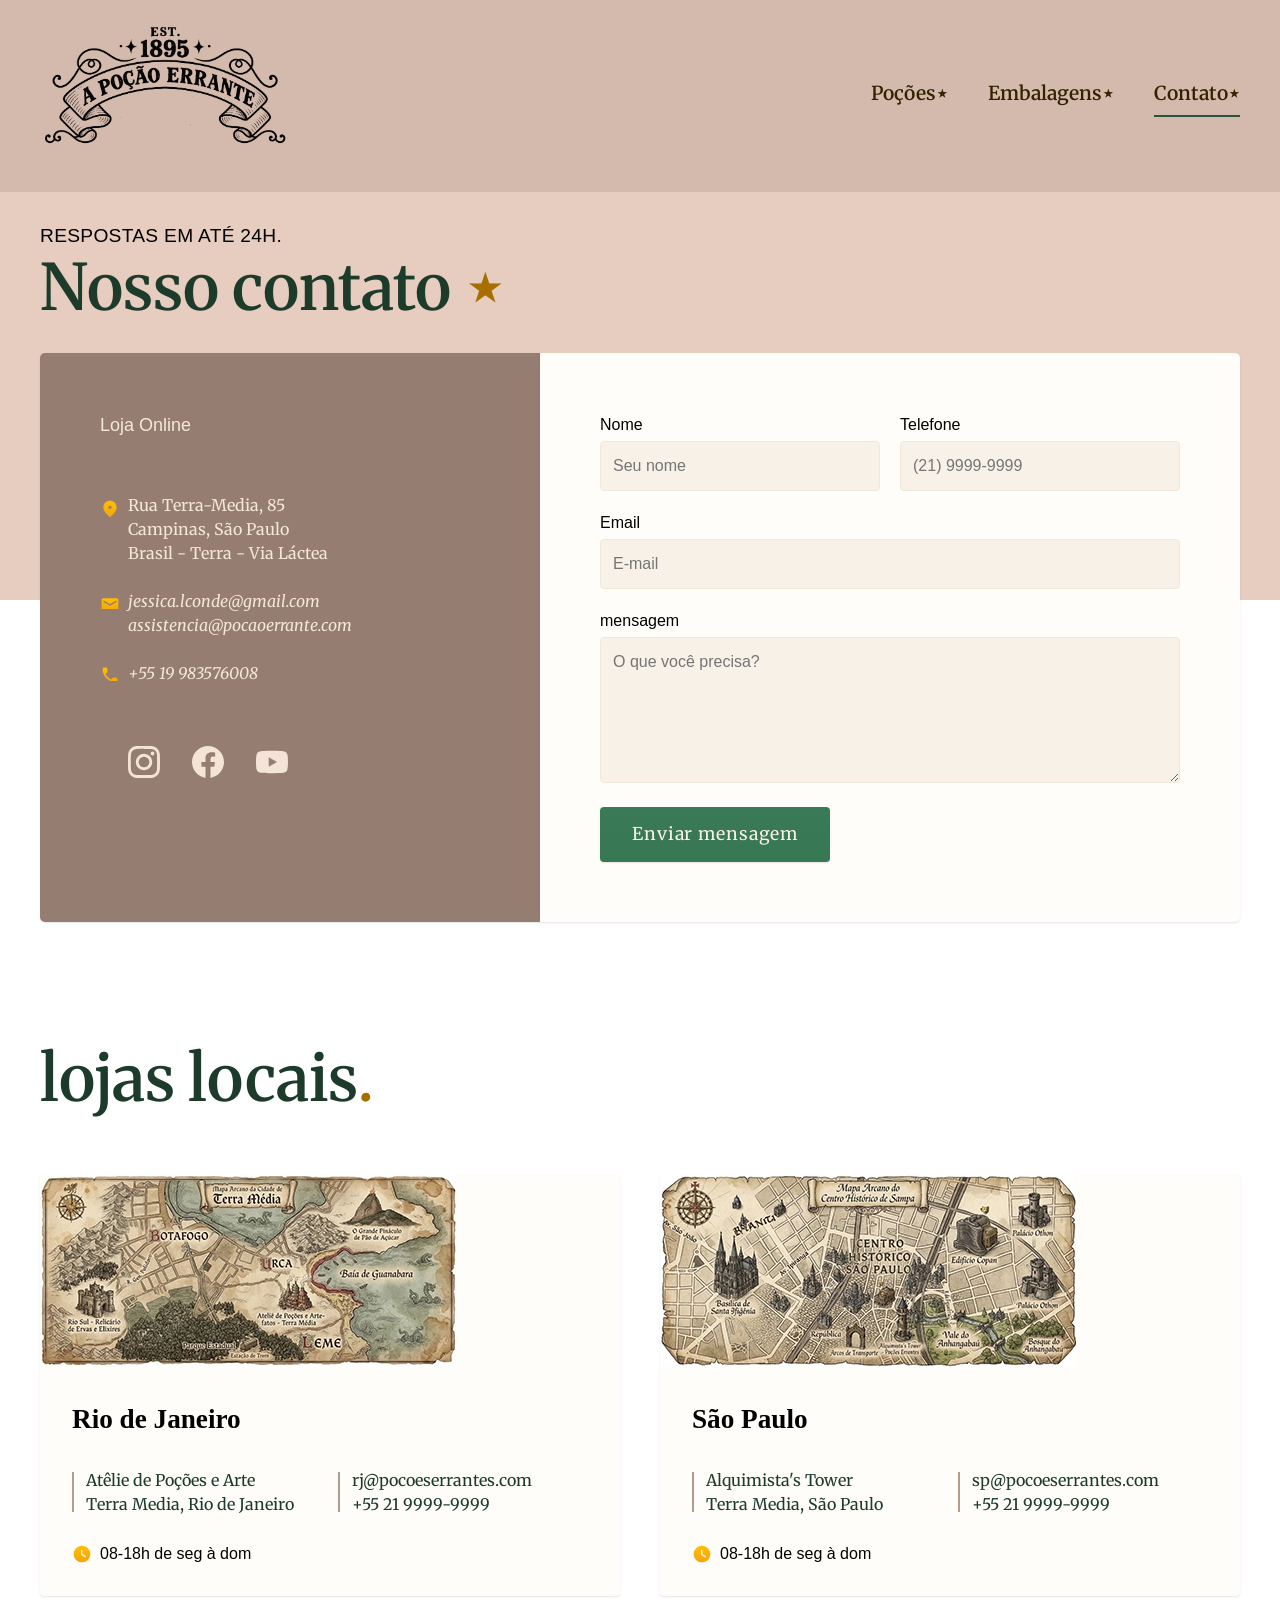
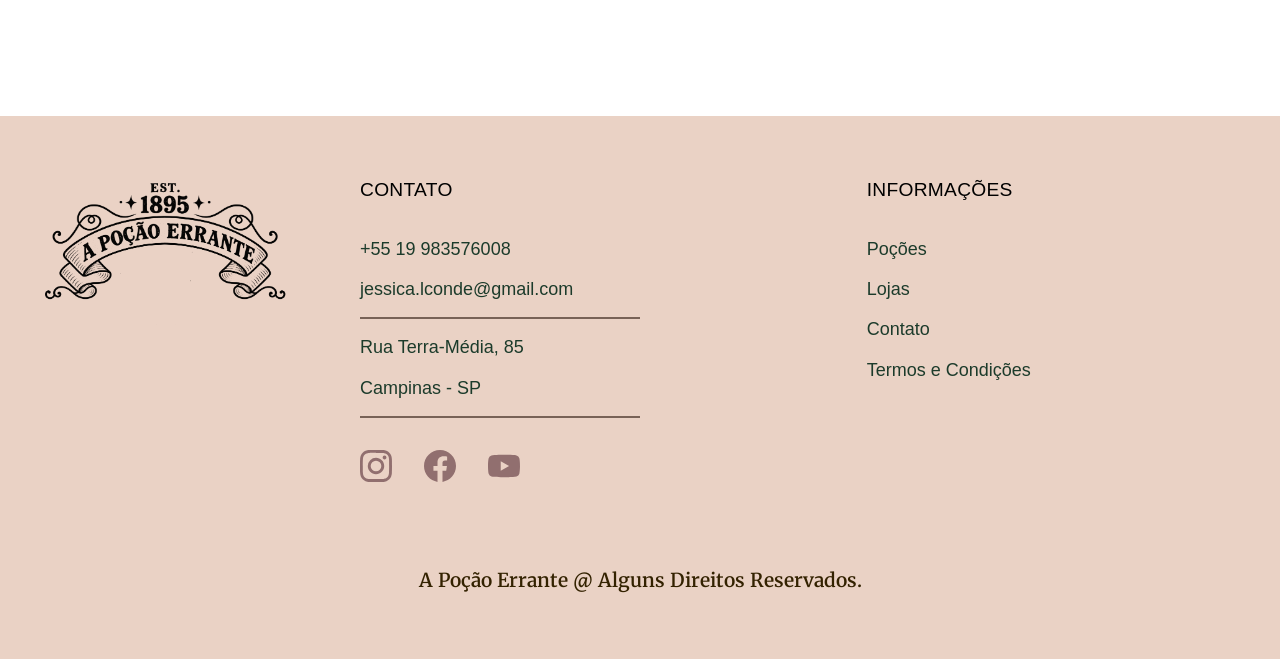
==== contato.html @ 77932cd8 "commit inicial" ====
<!DOCTYPE html>
<html lang="pt-br">

<head>
  <meta charset="UTF-8">
  <meta name="viewport" content="width=device-width, initial-scale=1.0">
  <link rel="preconnect" href="https://fonts.googleapis.com">
  <link rel="preconnect" href="https://fonts.gstatic.com" crossorigin>
  <link href="https://fonts.googleapis.com/css2?family=Felipa&family=Merriweather:ital,opsz,wght@0,18..144,300..900;1,18..144,300..900&display=swap" rel="stylesheet">
  <link rel="stylesheet" href="/css/style.css">
  <title>A Poção Errante</title>
  <meta name="description" content="Elixires Ancestrais para os Desafios Modernos">
  <script>document.documentElement.classList.add("js");</script>
</head>

<body id="contato">

  <header class="header-bg">
    <div class="header container">
      <a href="./">
        <img src="/imagens/pocao.svg" fetchpriority="high" alt="A Poção Errante"></a>
      <nav aria-label="primaria">
        <ul class="menu">
          <li><a href="/pocoes.html">Poções⋆</a></li>
          <li><a href="/embalagens.html">Embalagens⋆</a></li>
          <li><a href="/contato.html">Contato⋆</a></li>
        </ul>
      </nav>
    </div>
  </header>


  <main>
    <div class="titulo-bg">
      <div class="container">
        <p class="roboto-font-2-l-b">Respostas em até 24h.</p>
        <h1 class="cor-v5 merriweather-font-2-xxl">Nosso contato <span class="cor-a3">⋆</span></h1>
      </div>
    </div>
  </main>


  <div class="contato container">
    <section class="contato-dados" aria-label="Endereço">
      <h2 class="roboto-font-1-m cor-p3">Loja Online</h2>
      <div class="contato-endereço merriweather-font-2-s cor-p3">
        <p>Rua Terra-Media, 85</p>
        <p>Campinas, São Paulo</p>
        <p>Brasil - Terra - Via Láctea</p>
      </div>
      <address class="contato-meios merriweather-font-2-s cor-p3">
        <a href="mailto:jessica.lconde@gmail.com">jessica.lconde@gmail.com</a>
        <a href="mailto:jessica.lconde@gmail.com">assistencia@pocaoerrante.com</a>
        <a href="tel:+5519983576008">+55 19 983576008</a>
      </address>
      <div class="contato-redes">
        <a href="./">
          <img src="/imagens/redes/instagram2.svg" alt="Instagram">
        </a>
        <a href="./">
          <img src="/imagens/redes/facebook2.svg" alt="Facebook">
        </a>
        <a href="./">
          <img src="/imagens/redes/youtube2.svg" alt="Youtube">
        </a>
      </div>
    </section>
    <section class="contato-formulario" aria-label="Formulários">
      <form class="form" action="">
        <div class="">
          <label for="nome">Nome</label>
          <input type="text" id="nome" name="nome" placeholder="Seu nome">
        </div>
        <div>
          <label for="telefone">Telefone</label>
          <input type="text" id="telefone" name="telefone" placeholder="(21) 9999-9999">
        </div>
        <div class="col-2">
          <label for="email">Email</label>
          <input type="email" id="email" name="email" placeholder="E-mail">
        </div>
        <div class="col-2">
          <label for="Mensagem">mensagem</label>
          <textarea rows="5" id="mensagem" name="mensagem" placeholder="O que você precisa?"></textarea>
        </div>
        <button class="botao">Enviar mensagem</button>
      </form>
    </section>
  </div>
  </main>


  <article class="lojas container">
    <h2 class="cor-v5 merriweather-font-2-xxl">lojas locais<span class="cor-a3">.</span></h2>
    <div class="lojas-item">
      <img src="./imagens/lojas/rj.webp" alt="mapa em RJ">
      <div class="lojas-conteudo">
        <h3 class="roboto-font-1-xl">Rio de Janeiro</h3>
        <div class="lojas-dados merriweather-font-2-s cor-v5">
          <p>Atêlie de Poções e Arte</p>
          <p>Terra Media, Rio de Janeiro</p>
        </div>
        <div class="lojas-dados merriweather-font-2-s cor-v5">
          <a href="mailto:rj@pocoeserrantes.com">rj@pocoeserrantes.com</a>
          <a href="tel:+55219999999">+55 21 9999-9999</a>
        </div>
        <p class="lojas-tempo poppins-font-1-s"><img src="./imagens/icones/horario.svg" alt="">08-18h de seg à dom</p>
      </div>
    </div>

    <div class="lojas-item">
      <img src="./imagens/lojas/sp.webp" alt="mapa em SP">
      <div class="lojas-conteudo">
        <h3 class="roboto-font-1-xl">São Paulo</h3>
        <div class="lojas-dados merriweather-font-2-s cor-v5">
          <p>Alquimista's Tower</p>
          <p>Terra Media, São Paulo</p>
        </div>
        <div class="lojas-dados merriweather-font-2-s cor-v5">
          <a href="mailto:sp@pocoeserrantes.com">sp@pocoeserrantes.com</a>
          <a href="tel:+55219999999">+55 21 9999-9999</a>
        </div>
        <p class="lojas-tempo poppins-font-1-s"><img src="./imagens/icones/horario.svg" alt="">08-18h de seg à dom</p>
      </div>
    </div>
  </article>

  <!-- footer -->
  <footer class="footer-bg">
    <div class="footer container">
      <img src="/imagens/pocao.svg" alt="A Poção Errante">
      <div class="footer-contato">
        <h3 class="roboto-font-2-l-b">Contato</h3>
        <ul class="roboto-font-2-m cor-v5">
          <li><a href="tel:+5519983576008">+55 19 983576008</a></li>
          <li><a href="mailto:jessica.lconde@gmail.com">jessica.lconde@gmail.com</a></li>
          <li>Rua Terra-Média, 85</li>
          <li>Campinas - SP</li>
        </ul>
        <div class="footer-redes">
          <a href="./">
            <img src="/imagens/redes/instagram.svg" alt="Instagram">
          </a>
          <a href="./">
            <img src="/imagens/redes/facebook.svg" alt="Facebook">
          </a>
          <a href="./">
            <img src="/imagens/redes/youtube.svg" alt="Youtube">
          </a>
        </div>
      </div>
      <div class="footer-informacoes">
        <h3 class="roboto-font-2-l-b">Informações</h3>
        <nav>
          <ul class="roboto-font-2-m cor-v5">
            <li><a href="/pocoes/pocoes.html">Poções</a></li>
            <li><a href="/contato.html">Lojas </a></li>
            <li><a href="/contato.html">Contato</a></li>
            <li><a href="/termos.html">Termos e Condições</a></li>
          </ul>
        </nav>
      </div>
      <p class="footer-copy">A Poção Errante @ Alguns Direitos Reservados.</p>
    </div>
  </footer>

  <script src="/script/script.js"></script>

</body>

</html>
---- css/style.css ----
/* globais */
@import "/css/global/global.css";
@import "/css/global/header.css";

@import "/css/global/footer.css";

/* utilidades */
@import "/css/utilidades/cores.css";
@import "/css/utilidades/componentes.css";
@import "/css/utilidades/tipografia.css";
@import "/css/utilidades/formularios.css";

/* home */
@import "/css/home/introducao.css";
@import "/css/home/pocoes-lista.css";
@import "/css/home/ervas.css";
@import "/css/home/parceiros.css";
@import "/css/home/depoimento.css";
@import "/css/home/embalagens.css";

/* Termos */
@import "/css/termos/termos.css";

/* poções */
@import "/css/pocoes/pocoes.css";
@import "/css/pocoes/pocao.css";
@import "/css/pocoes/embalagem.css";

/* Embalagens */
@import "/css/embalagens/vantagens.css";
@import "/css/embalagens/perguntas.css";

/* Contato */
@import "/css/contato/contato.css";
@import "/css/contato/lojas.css";

/* Orçamento */
@import "/css/orcamento/orcamento.css";
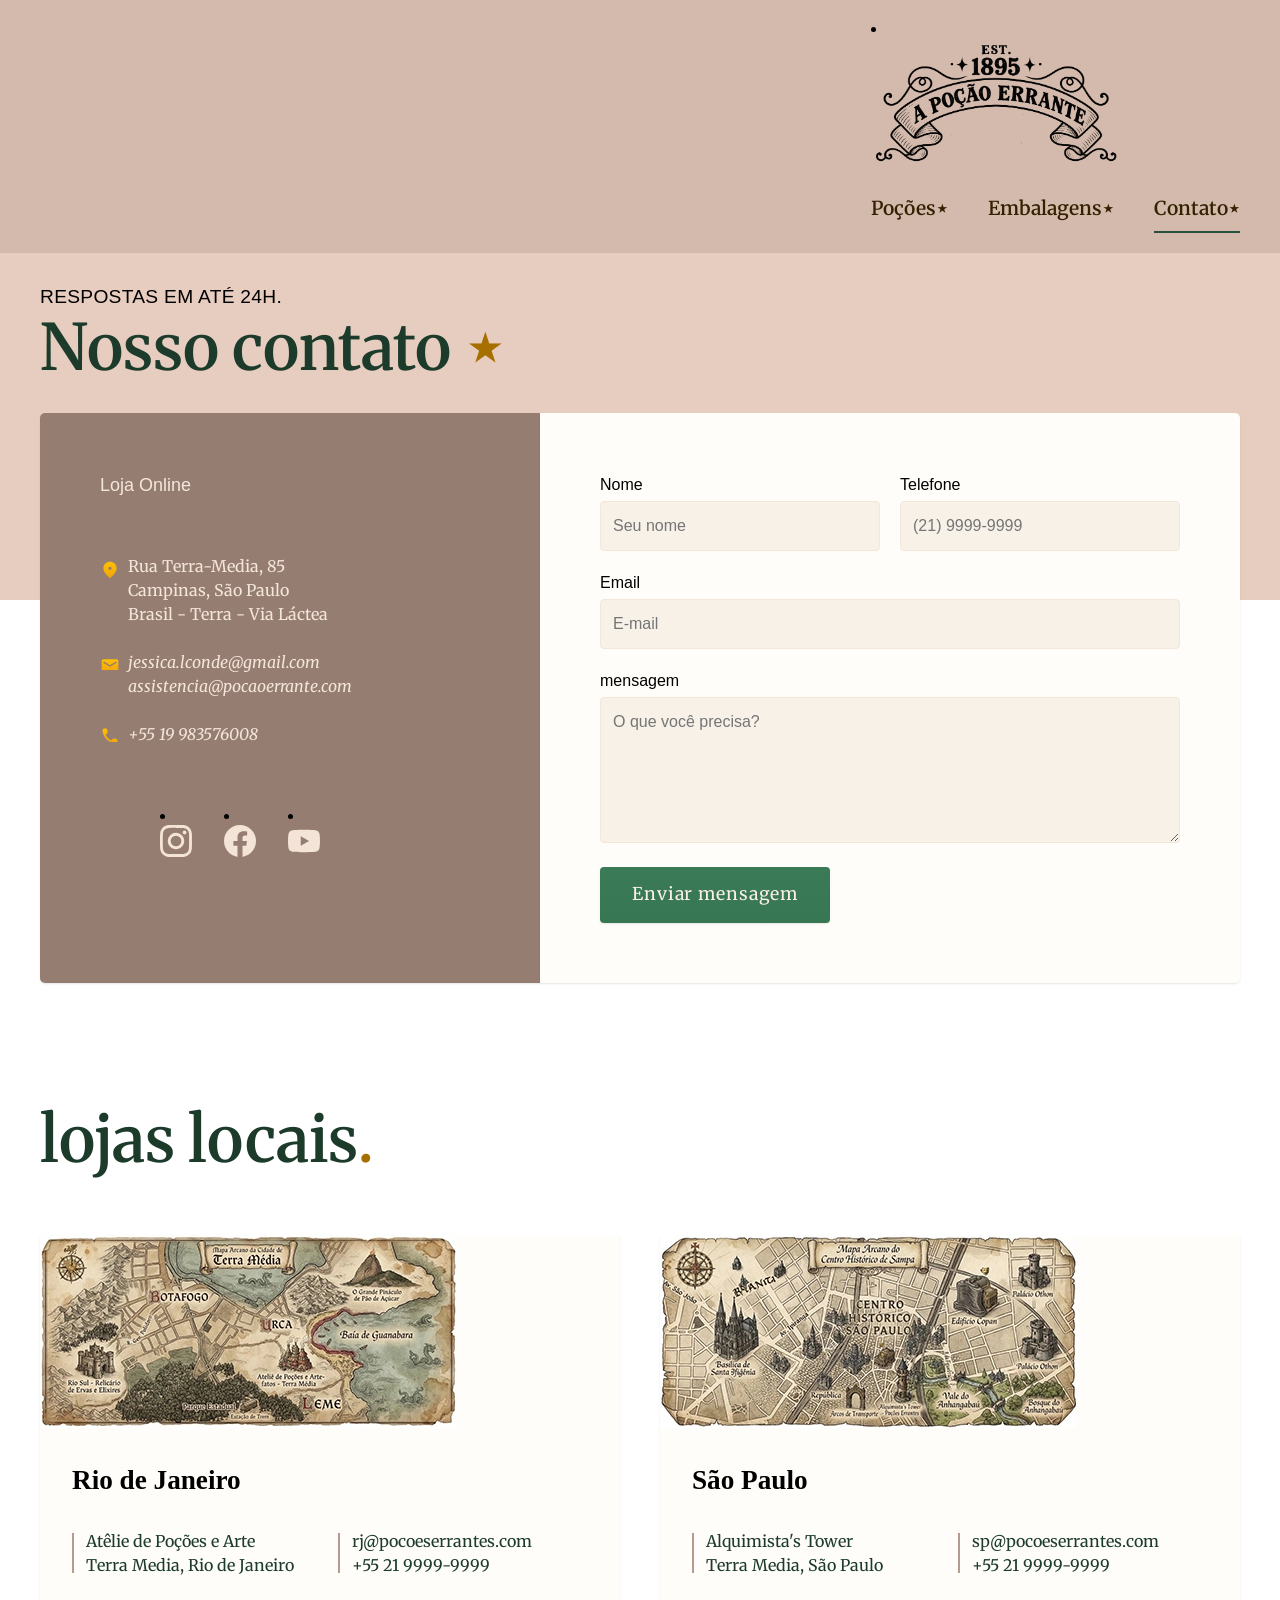
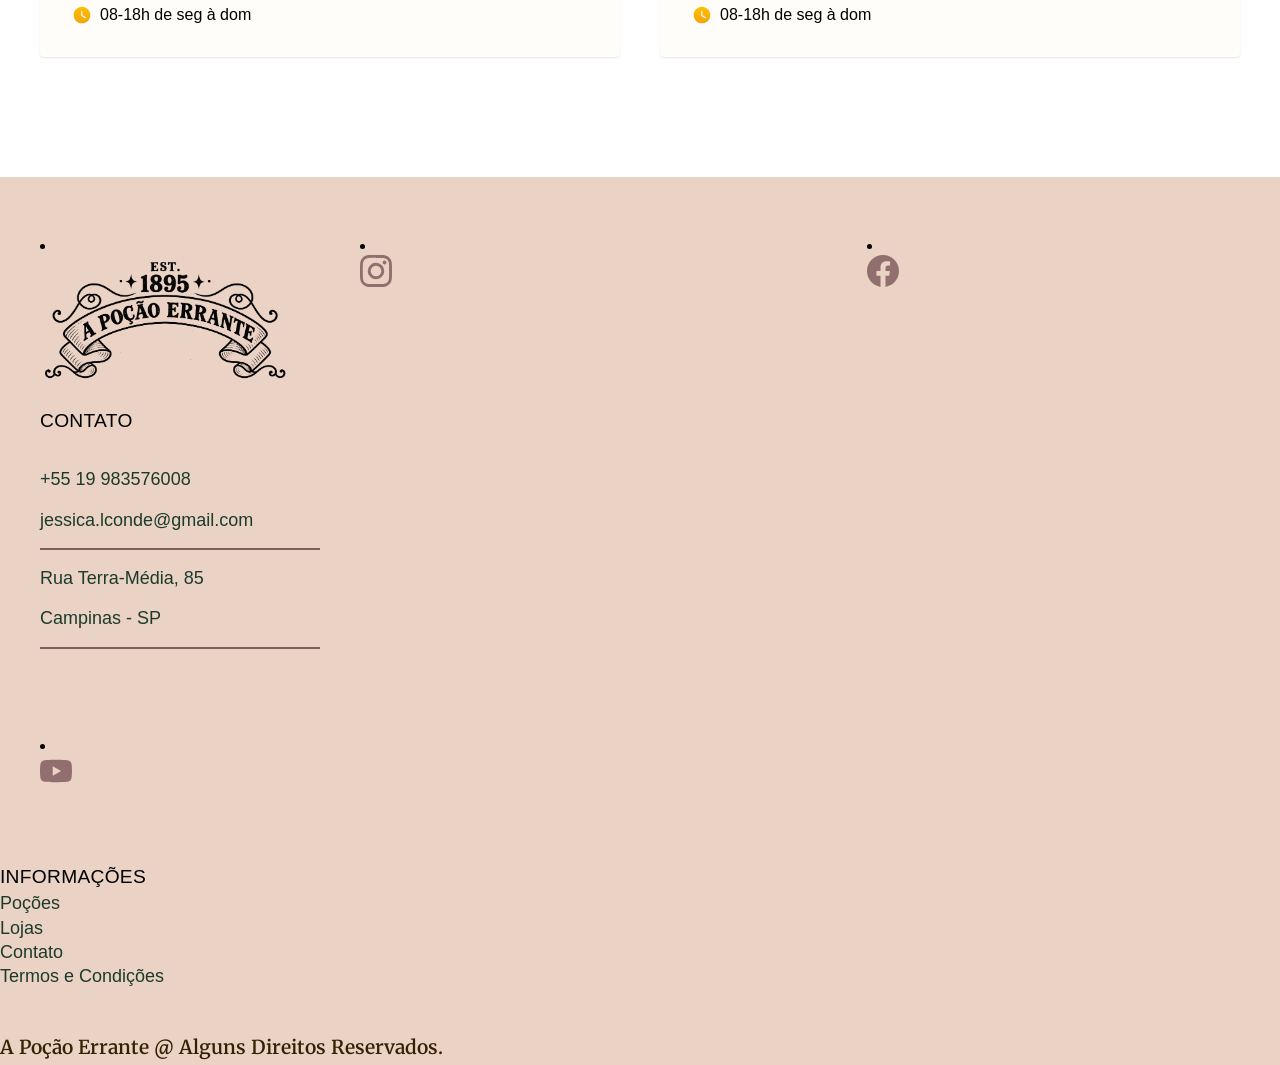
==== commit d7b8f6b1: "att caminhos imagens" ====
--- a/contato.html
+++ b/contato.html
@@ -18,7 +18,8 @@
   <header class="header-bg">
     <div class="header container">
       <a href="./">
-        <img src="/imagens/pocao.svg" fetchpriority="high" alt="A Poção Errante"></a>
+        <li><img src="./imagens/pocao.svg" fetchpriority="high" alt="A Poção Errante">
+      </a>
       <nav aria-label="primaria">
         <ul class="menu">
           <li><a href="/pocoes.html">Poções⋆</a></li>
@@ -55,13 +56,13 @@
       </address>
       <div class="contato-redes">
         <a href="./">
-          <img src="/imagens/redes/instagram2.svg" alt="Instagram">
+          <li><img src="./imagens/redes/instagram2.svg" alt="Instagram">
         </a>
         <a href="./">
-          <img src="/imagens/redes/facebook2.svg" alt="Facebook">
+          <li><img src="./imagens/redes/facebook2.svg" alt="Facebook">
         </a>
         <a href="./">
-          <img src="/imagens/redes/youtube2.svg" alt="Youtube">
+          <li><img src="./imagens/redes/youtube2.svg" alt="Youtube">
         </a>
       </div>
     </section>
@@ -128,39 +129,39 @@
   <!-- footer -->
   <footer class="footer-bg">
     <div class="footer container">
-      <img src="/imagens/pocao.svg" alt="A Poção Errante">
-      <div class="footer-contato">
-        <h3 class="roboto-font-2-l-b">Contato</h3>
+      <li><img src="./imagens/pocao.svg" alt="A Poção Errante">
+        <div class="footer-contato">
+          <h3 class="roboto-font-2-l-b">Contato</h3>
+          <ul class="roboto-font-2-m cor-v5">
+            <li><a href="tel:+5519983576008">+55 19 983576008</a></li>
+            <li><a href="mailto:jessica.lconde@gmail.com">jessica.lconde@gmail.com</a></li>
+            <li>Rua Terra-Média, 85</li>
+            <li>Campinas - SP</li>
+          </ul>
+          <div class="footer-redes">
+            <a href="./">
+      <li><img src="./imagens/redes/instagram.svg" alt="Instagram">
+        </a>
+        <a href="./">
+      <li><img src="./imagens/redes/facebook.svg" alt="Facebook">
+        </a>
+        <a href="./">
+      <li><img src="./imagens/redes/youtube.svg" alt="Youtube">
+        </a>
+    </div>
+    </div>
+    <div class="footer-informacoes">
+      <h3 class="roboto-font-2-l-b">Informações</h3>
+      <nav>
         <ul class="roboto-font-2-m cor-v5">
-          <li><a href="tel:+5519983576008">+55 19 983576008</a></li>
-          <li><a href="mailto:jessica.lconde@gmail.com">jessica.lconde@gmail.com</a></li>
-          <li>Rua Terra-Média, 85</li>
-          <li>Campinas - SP</li>
+          <li><a href="/pocoes/pocoes.html">Poções</a></li>
+          <li><a href="/contato.html">Lojas </a></li>
+          <li><a href="/contato.html">Contato</a></li>
+          <li><a href="/termos.html">Termos e Condições</a></li>
         </ul>
-        <div class="footer-redes">
-          <a href="./">
-            <img src="/imagens/redes/instagram.svg" alt="Instagram">
-          </a>
-          <a href="./">
-            <img src="/imagens/redes/facebook.svg" alt="Facebook">
-          </a>
-          <a href="./">
-            <img src="/imagens/redes/youtube.svg" alt="Youtube">
-          </a>
-        </div>
-      </div>
-      <div class="footer-informacoes">
-        <h3 class="roboto-font-2-l-b">Informações</h3>
-        <nav>
-          <ul class="roboto-font-2-m cor-v5">
-            <li><a href="/pocoes/pocoes.html">Poções</a></li>
-            <li><a href="/contato.html">Lojas </a></li>
-            <li><a href="/contato.html">Contato</a></li>
-            <li><a href="/termos.html">Termos e Condições</a></li>
-          </ul>
-        </nav>
-      </div>
-      <p class="footer-copy">A Poção Errante @ Alguns Direitos Reservados.</p>
+      </nav>
+    </div>
+    <p class="footer-copy">A Poção Errante @ Alguns Direitos Reservados.</p>
     </div>
   </footer>
 
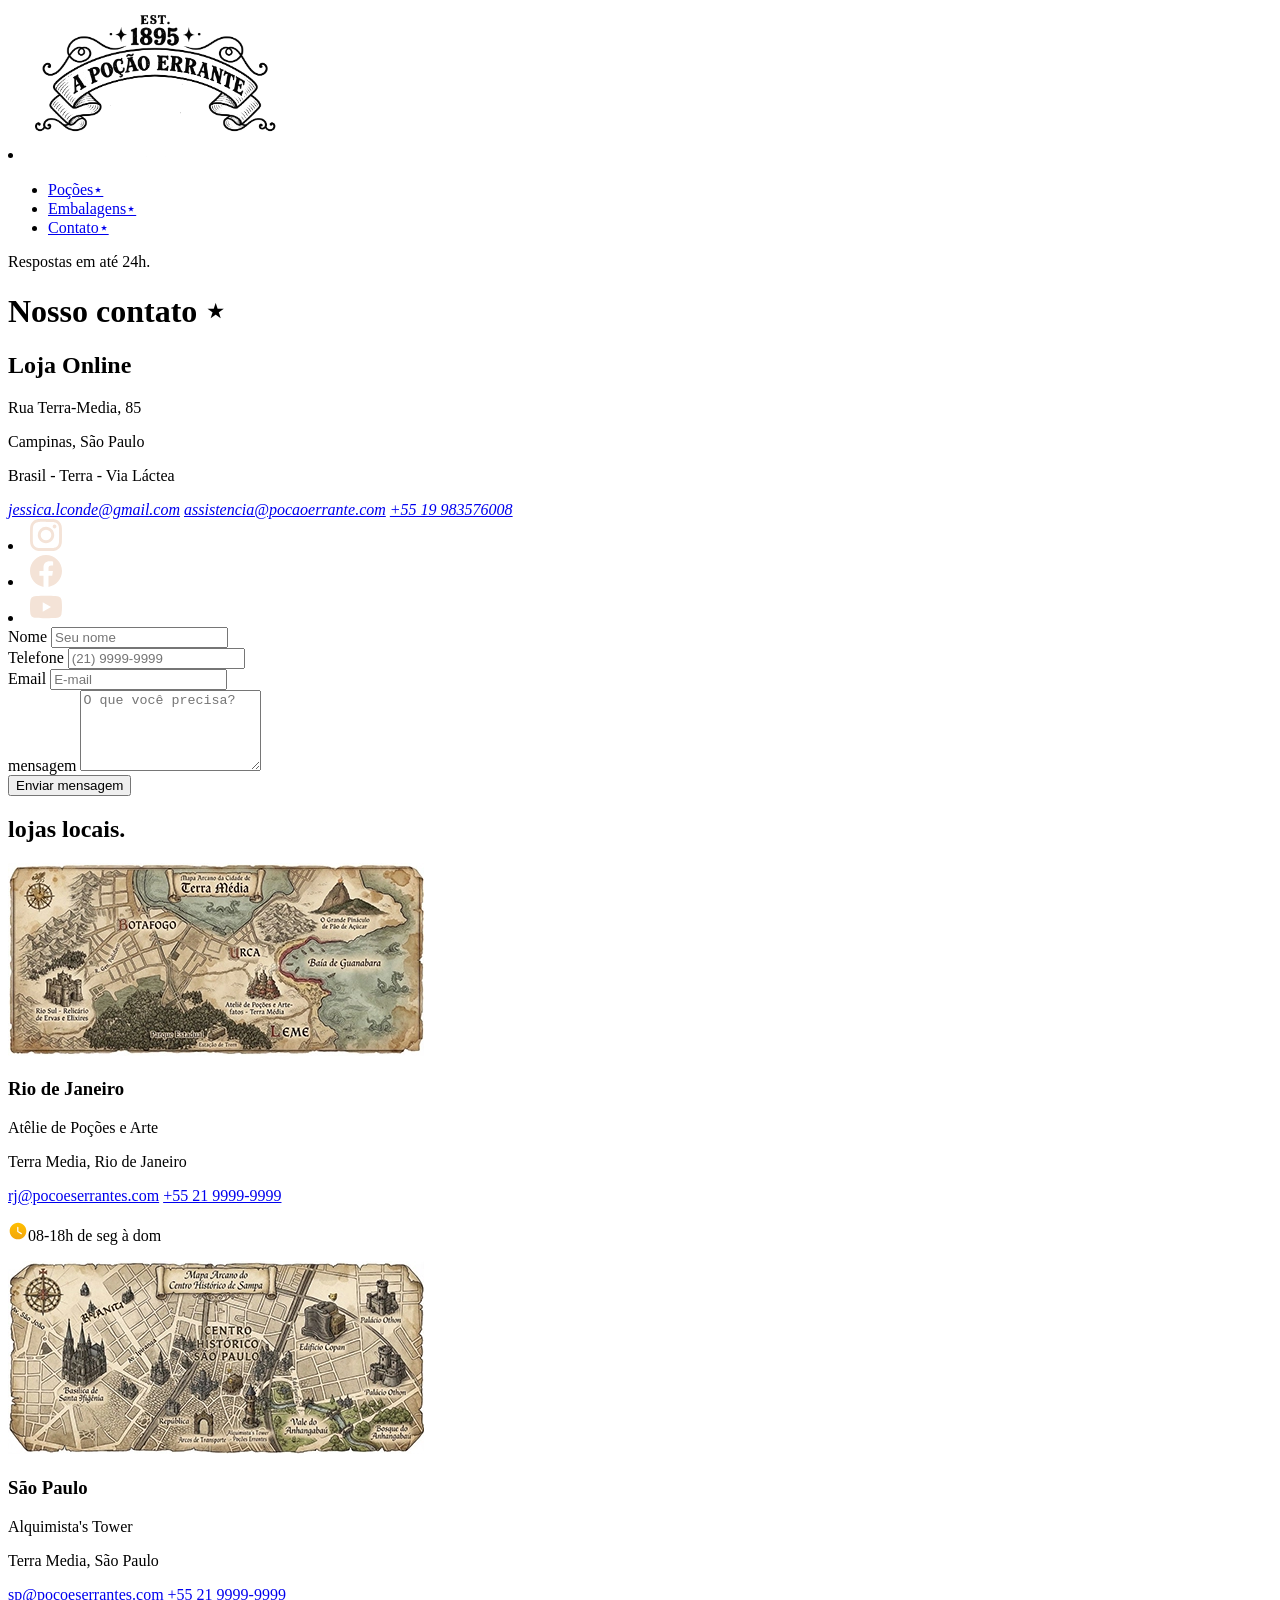
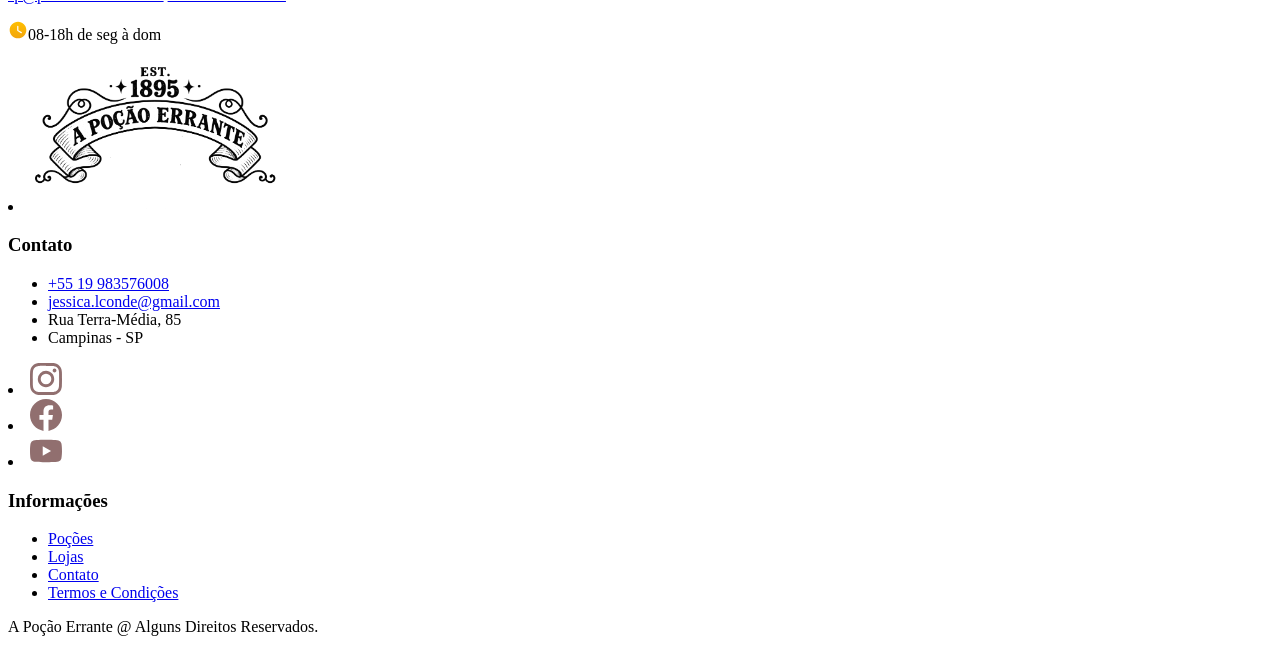
==== commit c061caac: "att caminhos gerais" ====
--- a/contato.html
+++ b/contato.html
@@ -7,7 +7,7 @@
   <link rel="preconnect" href="https://fonts.googleapis.com">
   <link rel="preconnect" href="https://fonts.gstatic.com" crossorigin>
   <link href="https://fonts.googleapis.com/css2?family=Felipa&family=Merriweather:ital,opsz,wght@0,18..144,300..900;1,18..144,300..900&display=swap" rel="stylesheet">
-  <link rel="stylesheet" href="/css/style.css">
+  <link rel="stylesheet" href=".css/style.css">
   <title>A Poção Errante</title>
   <meta name="description" content="Elixires Ancestrais para os Desafios Modernos">
   <script>document.documentElement.classList.add("js");</script>
@@ -22,9 +22,9 @@
       </a>
       <nav aria-label="primaria">
         <ul class="menu">
-          <li><a href="/pocoes.html">Poções⋆</a></li>
-          <li><a href="/embalagens.html">Embalagens⋆</a></li>
-          <li><a href="/contato.html">Contato⋆</a></li>
+          <li><a href="./pocoes.html">Poções⋆</a></li>
+          <li><a href="./embalagens.html">Embalagens⋆</a></li>
+          <li><a href="./contato.html">Contato⋆</a></li>
         </ul>
       </nav>
     </div>
@@ -154,10 +154,10 @@
       <h3 class="roboto-font-2-l-b">Informações</h3>
       <nav>
         <ul class="roboto-font-2-m cor-v5">
-          <li><a href="/pocoes/pocoes.html">Poções</a></li>
-          <li><a href="/contato.html">Lojas </a></li>
-          <li><a href="/contato.html">Contato</a></li>
-          <li><a href="/termos.html">Termos e Condições</a></li>
+          <li><a href="./pocoes/pocoes.html">Poções</a></li>
+          <li><a href="./contato.html">Lojas </a></li>
+          <li><a href="./contato.html">Contato</a></li>
+          <li><a href="./termos.html">Termos e Condições</a></li>
         </ul>
       </nav>
     </div>
@@ -165,7 +165,7 @@
     </div>
   </footer>
 
-  <script src="/script/script.js"></script>
+  <script src=".script/script.js"></script>
 
 </body>
 
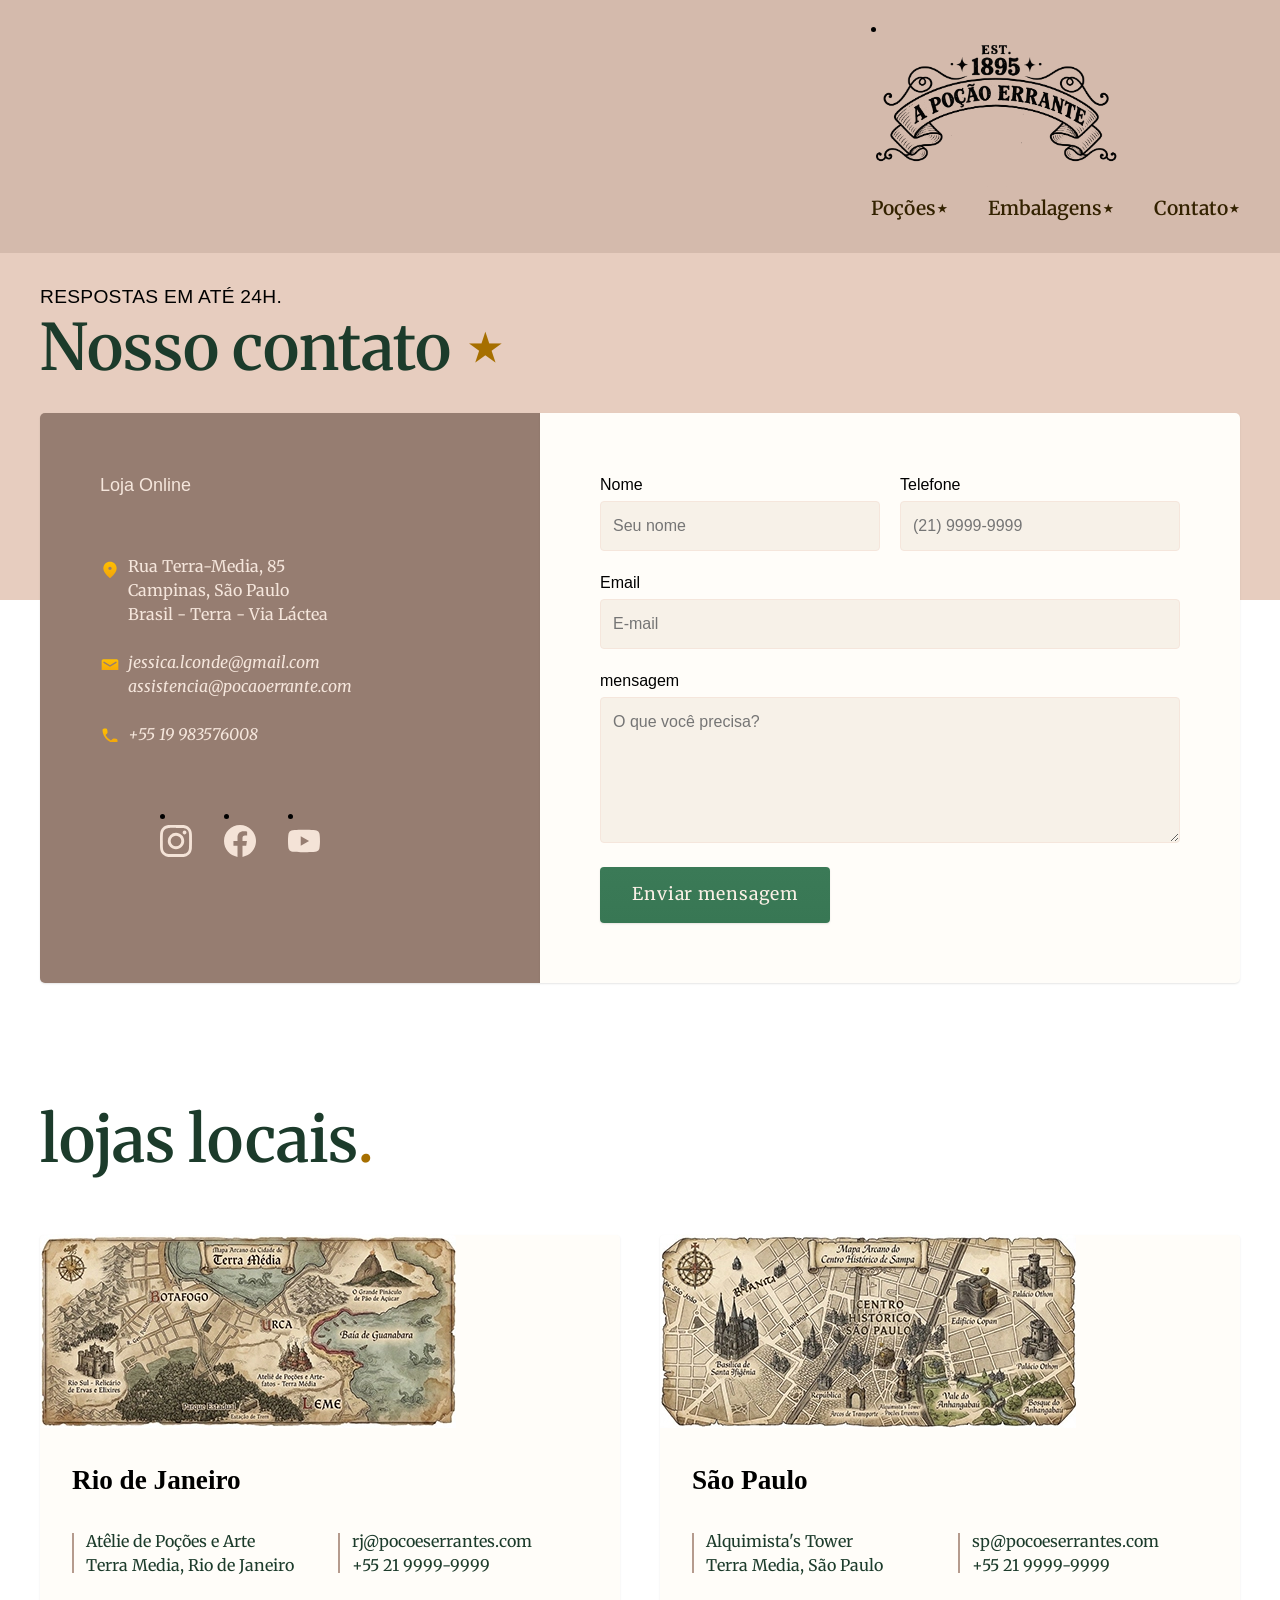
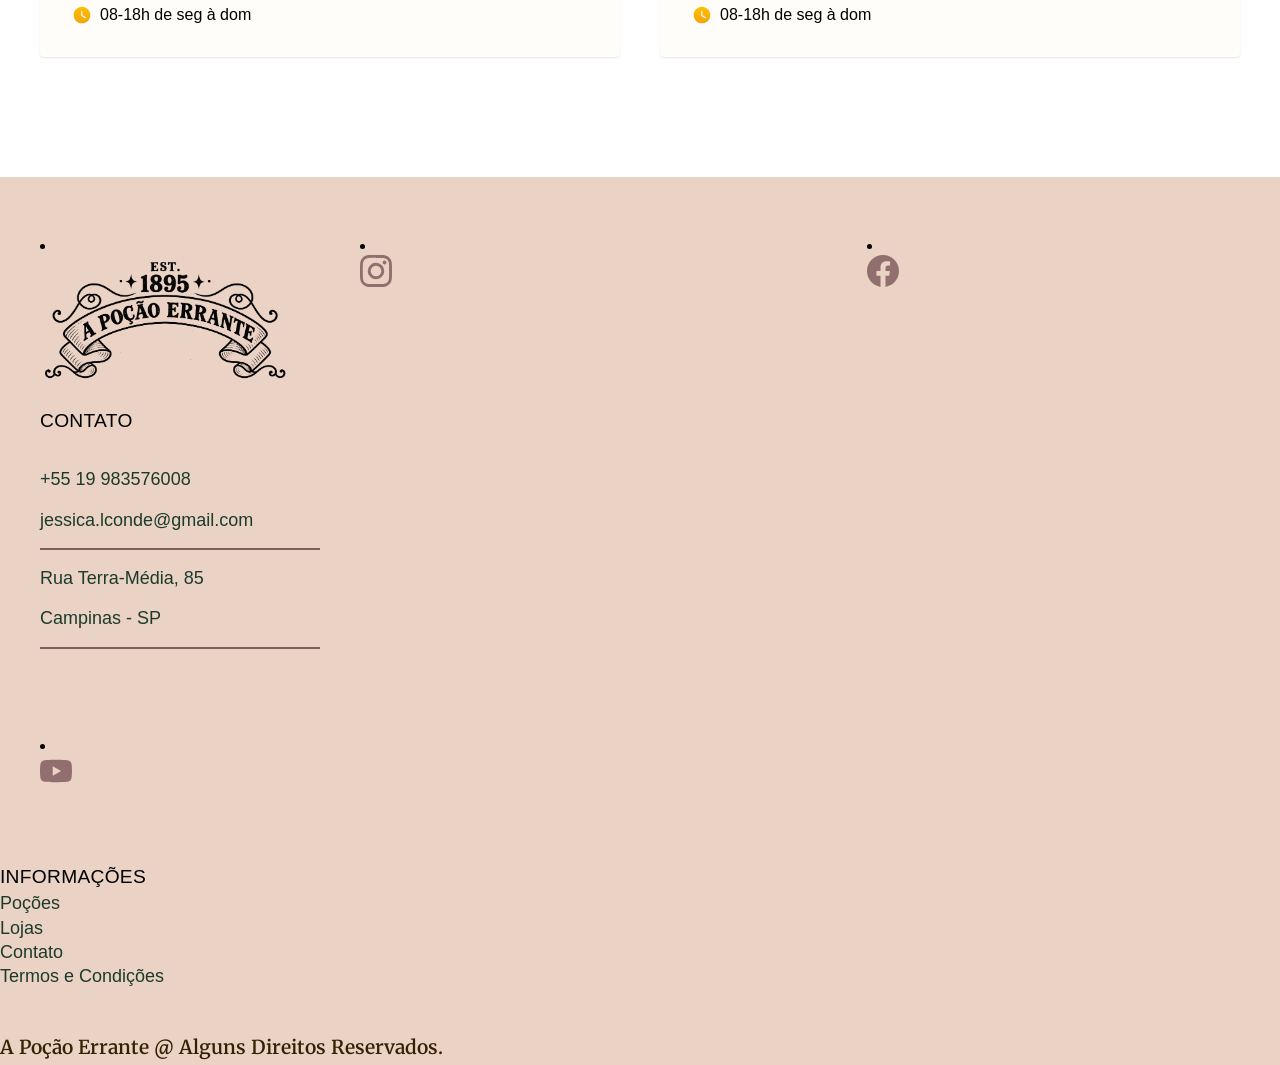
==== commit efd25c3f: "atualizacao" ====
--- a/contato.html
+++ b/contato.html
@@ -7,7 +7,10 @@
   <link rel="preconnect" href="https://fonts.googleapis.com">
   <link rel="preconnect" href="https://fonts.gstatic.com" crossorigin>
   <link href="https://fonts.googleapis.com/css2?family=Felipa&family=Merriweather:ital,opsz,wght@0,18..144,300..900;1,18..144,300..900&display=swap" rel="stylesheet">
-  <link rel="stylesheet" href=".css/style.css">
+
+  <link rel="preload" href="./css/style.css" as="style">
+  <link rel="stylesheet" href="./css/style.css">
+
   <title>A Poção Errante</title>
   <meta name="description" content="Elixires Ancestrais para os Desafios Modernos">
   <script>document.documentElement.classList.add("js");</script>
--- a/css/style.css
+++ b/css/style.css
@@ -0,0 +1,37 @@
+/* globais */
+@import "./global/global.css";
+@import "./global/header.css";
+@import "./global/footer.css";
+
+/* utilidades */
+@import "./utilidades/cores.css";
+@import "./utilidades/componentes.css";
+@import "./utilidades/tipografia.css";
+@import "./utilidades/formularios.css";
+
+/* home */
+@import "./home/introducao.css";
+@import "./home/pocoes-lista.css";
+@import "./home/ervas.css";
+@import "./home/parceiros.css";
+@import "./home/depoimento.css";
+@import "./home/embalagens.css";
+
+/* Termos */
+@import "./termos/termos.css";
+
+/* poções */
+@import "./pocoes/pocoes.css";
+@import "./pocoes/pocao.css";
+@import "./pocoes/embalagem.css";
+
+/* Embalagens */
+@import "./embalagens/vantagens.css";
+@import "./embalagens/perguntas.css";
+
+/* Contato */
+@import "/css/contato/contato.css";
+@import "./contato/lojas.css";
+
+/* Orçamento */
+@import "./orcamento/orcamento.css";
--- a/css/style.css
+++ b/css/style.css
@@ -0,0 +1,37 @@
+/* globais */
+@import "./global/global.css";
+@import "./global/header.css";
+@import "./global/footer.css";
+
+/* utilidades */
+@import "./utilidades/cores.css";
+@import "./utilidades/componentes.css";
+@import "./utilidades/tipografia.css";
+@import "./utilidades/formularios.css";
+
+/* home */
+@import "./home/introducao.css";
+@import "./home/pocoes-lista.css";
+@import "./home/ervas.css";
+@import "./home/parceiros.css";
+@import "./home/depoimento.css";
+@import "./home/embalagens.css";
+
+/* Termos */
+@import "./termos/termos.css";
+
+/* poções */
+@import "./pocoes/pocoes.css";
+@import "./pocoes/pocao.css";
+@import "./pocoes/embalagem.css";
+
+/* Embalagens */
+@import "./embalagens/vantagens.css";
+@import "./embalagens/perguntas.css";
+
+/* Contato */
+@import "/css/contato/contato.css";
+@import "./contato/lojas.css";
+
+/* Orçamento */
+@import "./orcamento/orcamento.css";
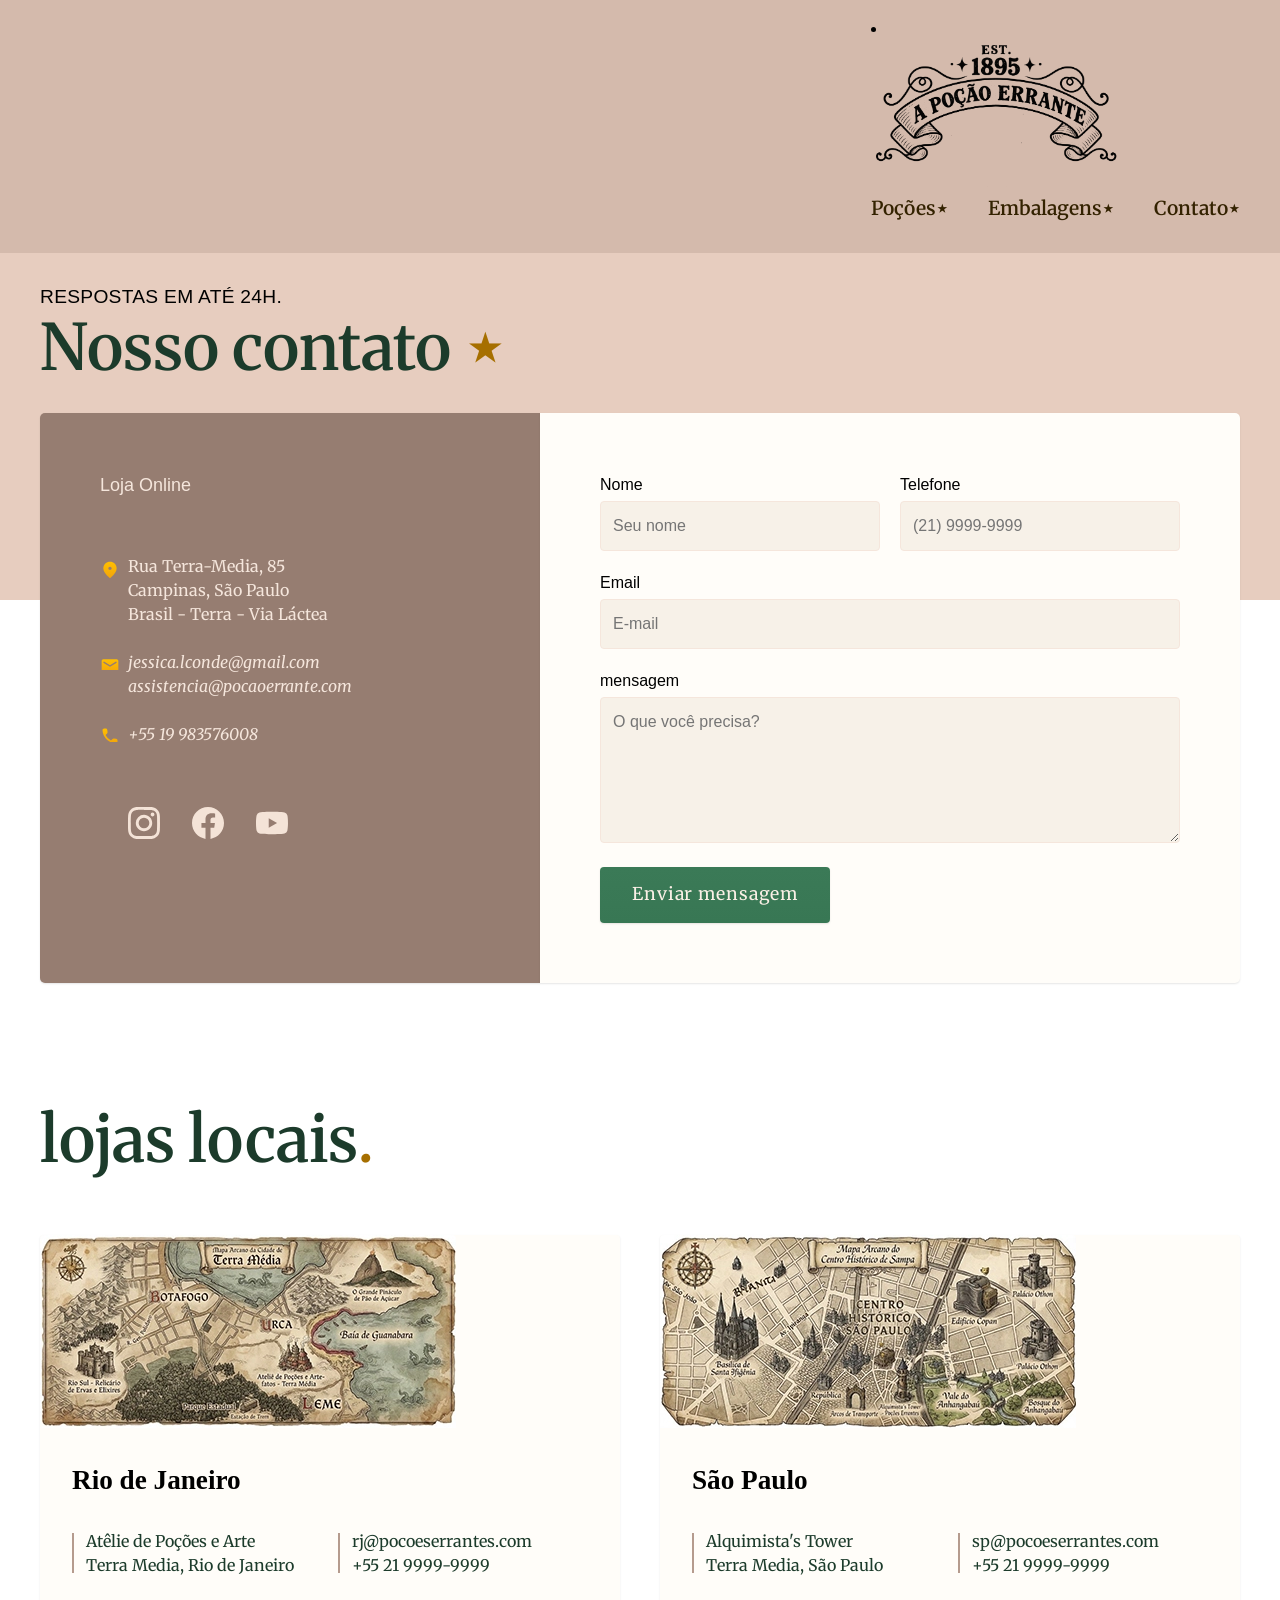
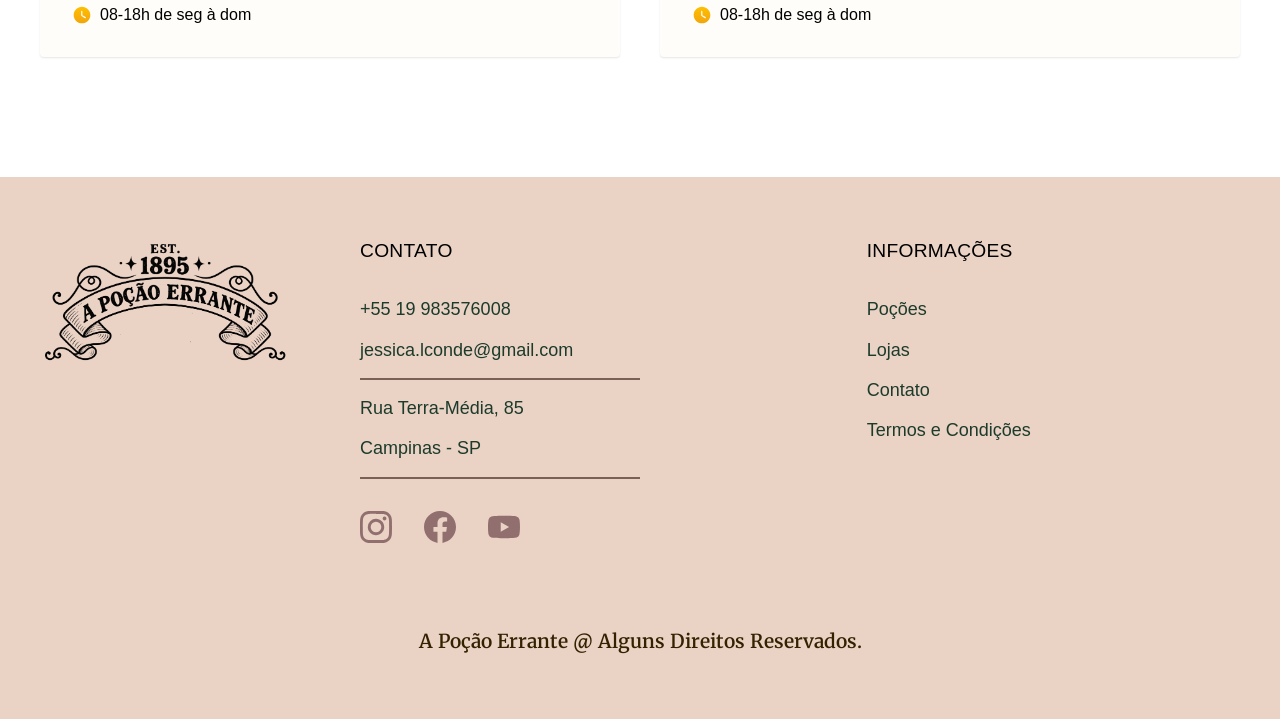
==== commit e440f24c: "atualizacoes" ====
--- a/contato.html
+++ b/contato.html
@@ -59,13 +59,13 @@
       </address>
       <div class="contato-redes">
         <a href="./">
-          <li><img src="./imagens/redes/instagram2.svg" alt="Instagram">
+          <img src="./imagens/redes/instagram2.svg" alt="Instagram">
         </a>
         <a href="./">
-          <li><img src="./imagens/redes/facebook2.svg" alt="Facebook">
+          <img src="./imagens/redes/facebook2.svg" alt="Facebook">
         </a>
         <a href="./">
-          <li><img src="./imagens/redes/youtube2.svg" alt="Youtube">
+          <img src="./imagens/redes/youtube2.svg" alt="Youtube">
         </a>
       </div>
     </section>
@@ -132,39 +132,38 @@
   <!-- footer -->
   <footer class="footer-bg">
     <div class="footer container">
-      <li><img src="./imagens/pocao.svg" alt="A Poção Errante">
-        <div class="footer-contato">
-          <h3 class="roboto-font-2-l-b">Contato</h3>
+      <img src="./imagens/pocao.svg" alt="A Poção Errante">
+      <div class="footer-contato">
+        <h3 class="roboto-font-2-l-b">Contato</h3>
+        <ul class="roboto-font-2-m cor-v5">
+          <li><a href="tel:+5519983576008">+55 19 983576008</a></li>
+          <li><a href="mailto:jessica.lconde@gmail.com">jessica.lconde@gmail.com</a></li>
+          <li>Rua Terra-Média, 85</li>
+          <li>Campinas - SP</li>
+        </ul>
+        <div class="footer-redes">
+          <a href="/"><img src="./imagens/redes/instagram.svg" alt="Instagram">
+          </a>
+          <a href="/">
+            <img src="./imagens/redes/facebook.svg" alt="Facebook">
+          </a>
+          <a href="/">
+            <img src="./imagens/redes/youtube.svg" alt="Youtube">
+          </a>
+        </div>
+      </div>
+      <div class="footer-informacoes">
+        <h3 class="roboto-font-2-l-b">Informações</h3>
+        <nav>
           <ul class="roboto-font-2-m cor-v5">
-            <li><a href="tel:+5519983576008">+55 19 983576008</a></li>
-            <li><a href="mailto:jessica.lconde@gmail.com">jessica.lconde@gmail.com</a></li>
-            <li>Rua Terra-Média, 85</li>
-            <li>Campinas - SP</li>
+            <li><a href="./pocoes.html">Poções</a></li>
+            <li><a href="./contato.html">Lojas </a></li>
+            <li><a href="./contato.html">Contato</a></li>
+            <li><a href="./termos.html">Termos e Condições</a></li>
           </ul>
-          <div class="footer-redes">
-            <a href="./">
-      <li><img src="./imagens/redes/instagram.svg" alt="Instagram">
-        </a>
-        <a href="./">
-      <li><img src="./imagens/redes/facebook.svg" alt="Facebook">
-        </a>
-        <a href="./">
-      <li><img src="./imagens/redes/youtube.svg" alt="Youtube">
-        </a>
-    </div>
-    </div>
-    <div class="footer-informacoes">
-      <h3 class="roboto-font-2-l-b">Informações</h3>
-      <nav>
-        <ul class="roboto-font-2-m cor-v5">
-          <li><a href="./pocoes/pocoes.html">Poções</a></li>
-          <li><a href="./contato.html">Lojas </a></li>
-          <li><a href="./contato.html">Contato</a></li>
-          <li><a href="./termos.html">Termos e Condições</a></li>
-        </ul>
-      </nav>
-    </div>
-    <p class="footer-copy">A Poção Errante @ Alguns Direitos Reservados.</p>
+        </nav>
+      </div>
+      <p class="footer-copy">A Poção Errante @ Alguns Direitos Reservados.</p>
     </div>
   </footer>
 
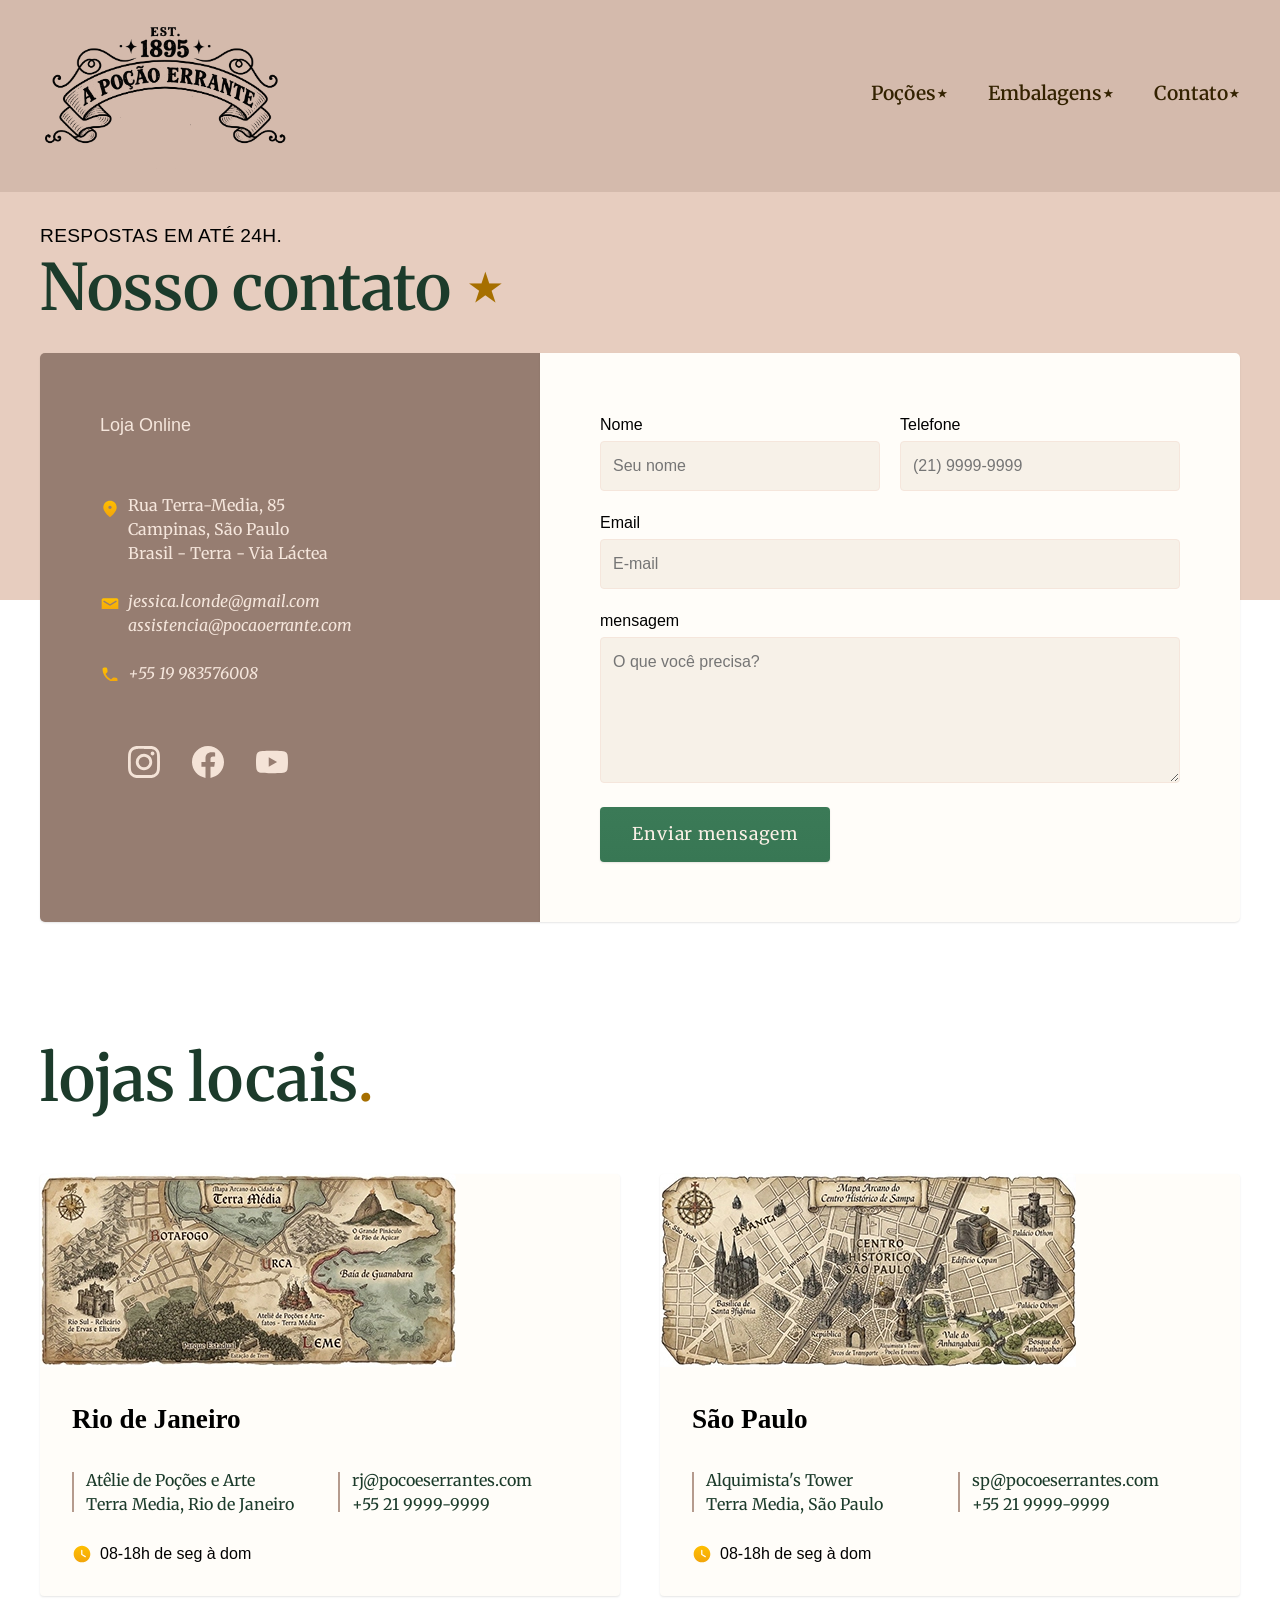
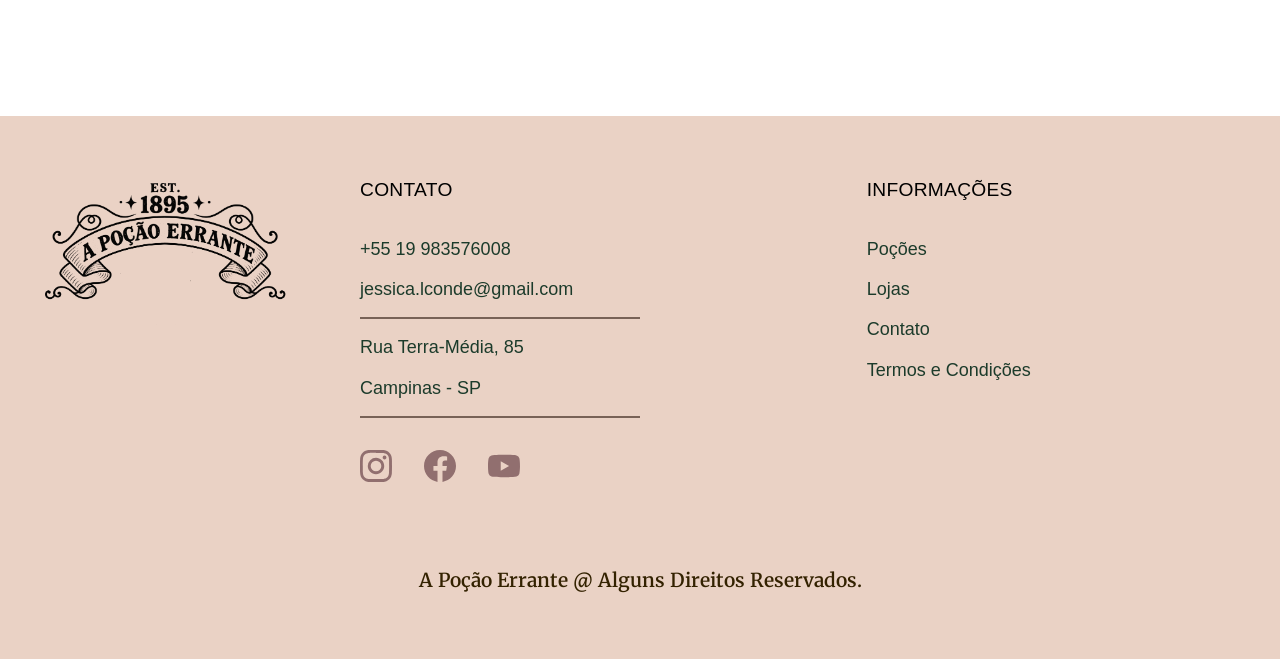
==== commit 028368d0: "atualizacao" ====
--- a/contato.html
+++ b/contato.html
@@ -21,8 +21,8 @@
   <header class="header-bg">
     <div class="header container">
       <a href="./">
-        <li><img src="./imagens/pocao.svg" fetchpriority="high" alt="A Poção Errante">
-      </a>
+        <img src="./imagens/pocao.svg" width="250" height="152" alt="A Poção Errante"></a>
+
       <nav aria-label="primaria">
         <ul class="menu">
           <li><a href="./pocoes.html">Poções⋆</a></li>
